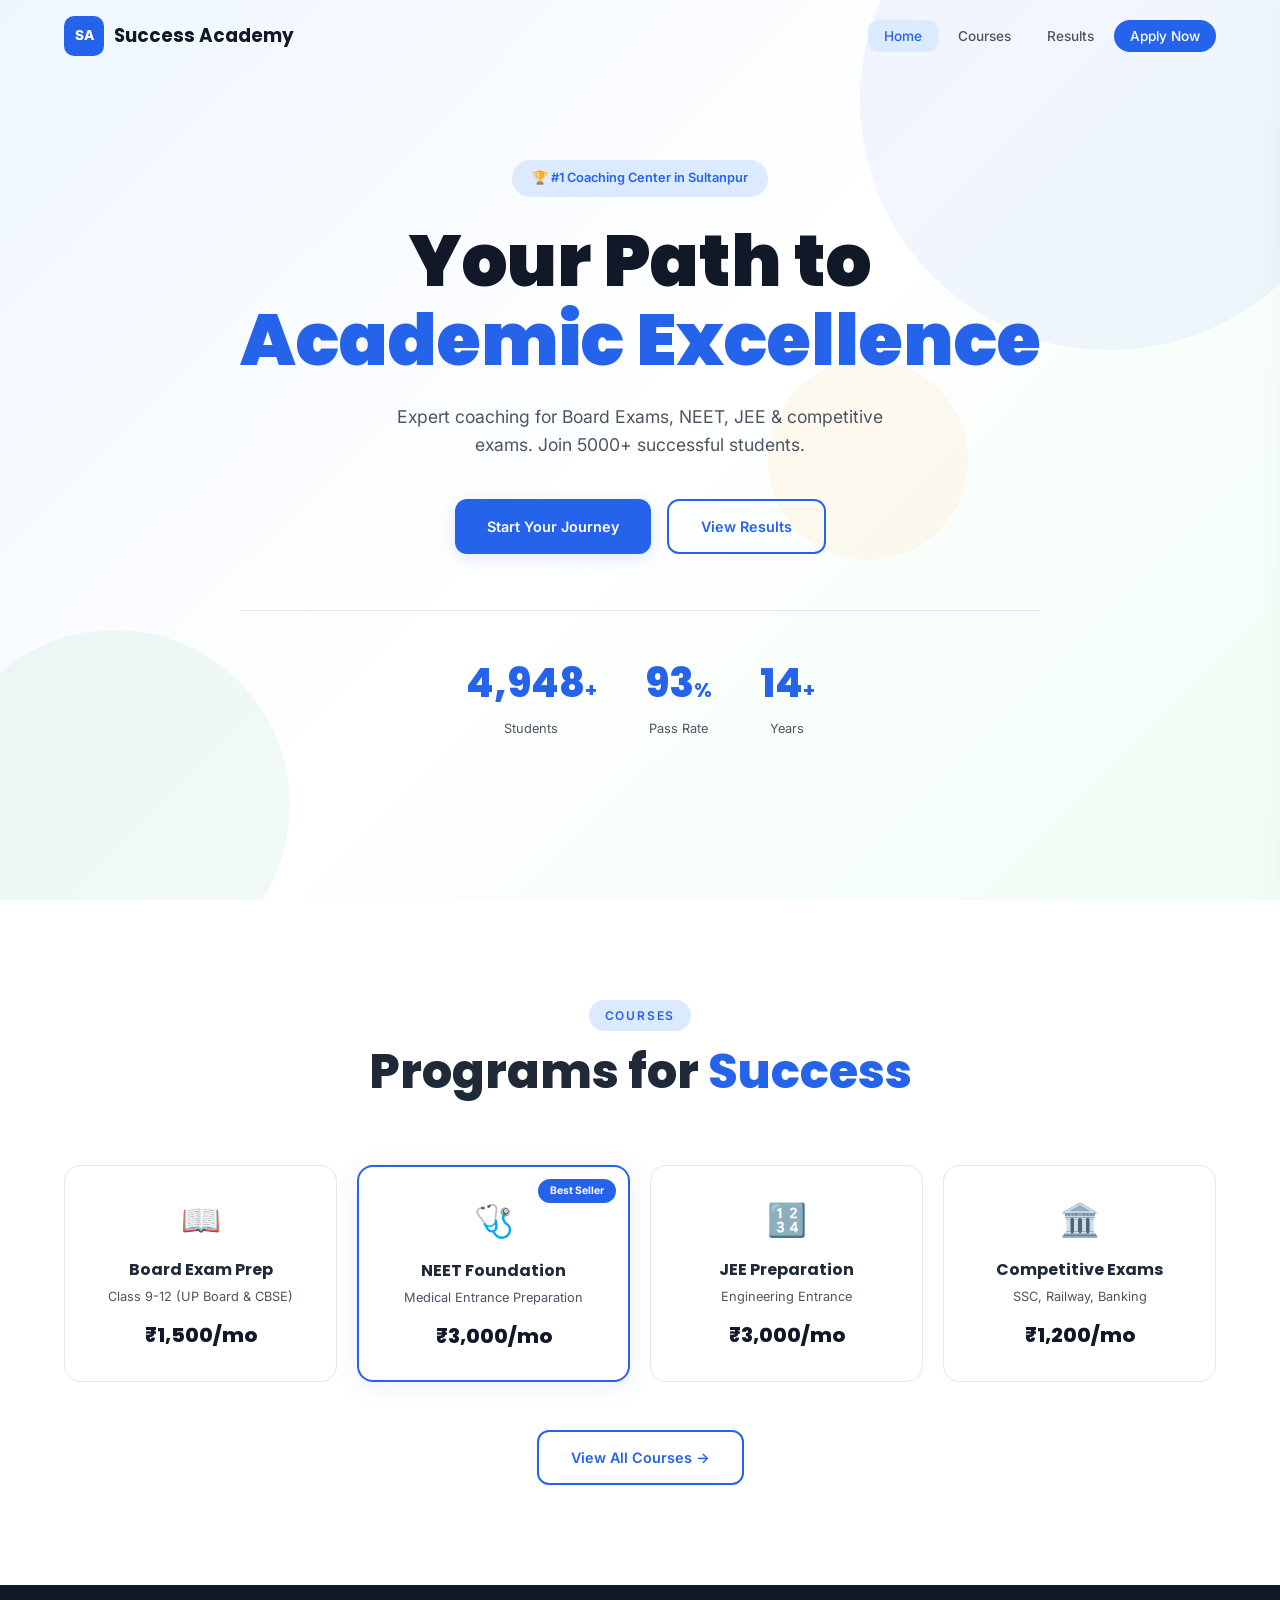
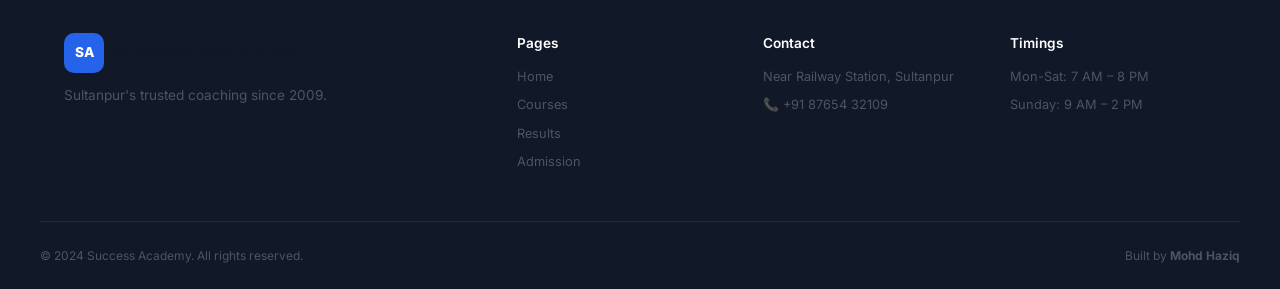
==== index.html @ 79bd8028 "feat: complete multi-page Success Academy with blue sidebar - 4 pages: Home, Courses, Results, Admis" ====
<!DOCTYPE html>
<html lang="en">
<head>
  <meta charset="UTF-8" /><meta name="viewport" content="width=device-width, initial-scale=1.0" />
  <title>Success Academy — Excel in Every Exam</title>
  <link rel="stylesheet" href="css/style.css" />
  <link href="https://fonts.googleapis.com/css2?family=Poppins:wght@400;500;600;700;800;900&family=Inter:wght@300;400;500;600;700&display=swap" rel="stylesheet" />
</head>
<body>
  <div class="sidebar-overlay" id="sidebarOverlay"></div>
  <aside class="sidebar" id="sidebar">
    <div class="sidebar-header">
      <div class="sidebar-logo">SA</div><span>Success Academy</span>
      <button class="sidebar-close" id="sidebarClose">✕</button>
    </div>
    <nav class="sidebar-nav">
      <a href="index.html" class="sidebar-link active"><span class="s-num">01</span>Home</a>
      <a href="pages/courses.html" class="sidebar-link"><span class="s-num">02</span>Courses</a>
      <a href="pages/results.html" class="sidebar-link"><span class="s-num">03</span>Results</a>
      <a href="pages/admission.html" class="sidebar-link"><span class="s-num">04</span>Admission</a>
    </nav>
    <div class="sidebar-footer">
      <div class="sidebar-badge">🎓 3 Free Demo Classes</div>
      <a href="pages/admission.html" class="sidebar-cta">Apply Now</a>
    </div>
  </aside>
  <nav class="navbar" id="navbar">
    <div class="nav-container">
      <a href="index.html" class="nav-brand"><div class="brand-icon">SA</div><span class="brand-text">Success Academy</span></a>
      <ul class="nav-links" id="navLinks">
        <li><a href="index.html" class="nav-link active">Home</a></li>
        <li><a href="pages/courses.html" class="nav-link">Courses</a></li>
        <li><a href="pages/results.html" class="nav-link">Results</a></li>
        <li><a href="pages/admission.html" class="nav-link nav-cta">Apply Now</a></li>
      </ul>
      <button class="hamburger" id="hamburger" aria-label="Open menu"><span class="h-bar"></span><span class="h-bar h-mid"></span><span class="h-bar"></span></button>
    </div>
  </nav>

  <section class="hero">
    <div class="hero-shapes"><div class="shape s1"></div><div class="shape s2"></div><div class="shape s3"></div></div>
    <div class="container hero-content">
      <div class="hero-badge" data-fade>🏆 #1 Coaching Center in Sultanpur</div>
      <h1 class="hero-title" data-fade data-delay="150">Your Path to<br/><span class="hl">Academic Excellence</span></h1>
      <p class="hero-desc" data-fade data-delay="300">Expert coaching for Board Exams, NEET, JEE & competitive exams. Join 5000+ successful students.</p>
      <div class="hero-actions" data-fade data-delay="450">
        <a href="pages/admission.html" class="btn btn-primary">Start Your Journey</a>
        <a href="pages/results.html" class="btn btn-outline">View Results</a>
      </div>
      <div class="hero-stats" data-fade data-delay="600">
        <div class="hs"><span class="hs-n" data-count="5000">0</span><span class="hs-p">+</span><span class="hs-l">Students</span></div>
        <div class="hs"><span class="hs-n" data-count="95">0</span><span class="hs-p">%</span><span class="hs-l">Pass Rate</span></div>
        <div class="hs"><span class="hs-n" data-count="15">0</span><span class="hs-p">+</span><span class="hs-l">Years</span></div>
      </div>
    </div>
  </section>

  <section class="preview-courses section">
    <div class="container">
      <div class="section-header" data-fade><span class="section-tag">Courses</span><h2 class="section-title">Programs for <span class="hl">Success</span></h2></div>
      <div class="pc-grid">
        <div class="pc-card" data-fade><div class="pc-icon">📖</div><h3>Board Exam Prep</h3><p>Class 9-12 (UP Board & CBSE)</p><span class="pc-price">₹1,500/mo</span></div>
        <div class="pc-card featured" data-fade data-delay="100"><div class="pc-icon">🩺</div><div class="pc-badge">Best Seller</div><h3>NEET Foundation</h3><p>Medical Entrance Preparation</p><span class="pc-price">₹3,000/mo</span></div>
        <div class="pc-card" data-fade data-delay="200"><div class="pc-icon">🔢</div><h3>JEE Preparation</h3><p>Engineering Entrance</p><span class="pc-price">₹3,000/mo</span></div>
        <div class="pc-card" data-fade data-delay="300"><div class="pc-icon">🏛️</div><h3>Competitive Exams</h3><p>SSC, Railway, Banking</p><span class="pc-price">₹1,200/mo</span></div>
      </div>
      <div class="section-cta" data-fade><a href="pages/courses.html" class="btn btn-outline">View All Courses →</a></div>
    </div>
  </section>

  <footer class="footer">
    <div class="container footer-grid">
      <div class="footer-brand"><div class="nav-brand"><div class="brand-icon">SA</div><span class="brand-text">Success Academy</span></div><p>Sultanpur's trusted coaching since 2009.</p></div>
      <div class="footer-col"><h4>Pages</h4><a href="index.html">Home</a><a href="pages/courses.html">Courses</a><a href="pages/results.html">Results</a><a href="pages/admission.html">Admission</a></div>
      <div class="footer-col"><h4>Contact</h4><p>Near Railway Station, Sultanpur</p><p>📞 +91 87654 32109</p></div>
      <div class="footer-col"><h4>Timings</h4><p>Mon-Sat: 7 AM – 8 PM</p><p>Sunday: 9 AM – 2 PM</p></div>
    </div>
    <div class="container footer-bottom"><p>© 2024 Success Academy. All rights reserved.</p><p>Built by <strong>Mohd Haziq</strong></p></div>
  </footer>
  <button class="back-to-top" id="backToTop">↑</button>
  <script src="js/main.js"></script>
</body>
</html>
---- css/style.css ----
/* Success Academy — Blue & White Trust Theme */
*,*::before,*::after{margin:0;padding:0;box-sizing:border-box}
:root{--blue:#2563eb;--blue-d:#1d4ed8;--blue-l:#dbeafe;--blue-s:#eff6ff;--green:#16a34a;--orange:#f59e0b;--white:#fff;--g50:#f9fafb;--g100:#f3f4f6;--g200:#e5e7eb;--g600:#4b5563;--g700:#374151;--g800:#1f2937;--g900:#111827;--ff:'Poppins',system-ui,sans-serif;--fb:'Inter',system-ui,sans-serif;--tr:.3s cubic-bezier(.4,0,.2,1)}
html{scroll-behavior:smooth}
body{font-family:var(--fb);background:var(--white);color:var(--g800);line-height:1.6;overflow-x:hidden}
.hl{color:var(--blue)}
.container{max-width:1200px;margin:0 auto;padding:0 24px}
.section{padding:100px 0}
.section-header{text-align:center;margin-bottom:64px}
.section-tag{display:inline-block;font-size:.75rem;font-weight:600;letter-spacing:.15em;text-transform:uppercase;color:var(--blue);margin-bottom:12px;padding:6px 16px;background:var(--blue-l);border-radius:100px}
.section-title{font-family:var(--ff);font-size:clamp(2rem,4vw,3rem);font-weight:800;line-height:1.2;margin-bottom:16px}
.section-cta{text-align:center;margin-top:48px}

/* Buttons */
.btn{display:inline-flex;align-items:center;justify-content:center;gap:8px;padding:14px 32px;border-radius:12px;font-family:var(--fb);font-size:.9rem;font-weight:600;cursor:pointer;transition:var(--tr);text-decoration:none;border:none}
.btn-primary{background:var(--blue);color:#fff;box-shadow:0 4px 16px rgba(37,99,235,.15)}
.btn-primary:hover{background:var(--blue-d);transform:translateY(-2px)}
.btn-outline{background:transparent;color:var(--blue);border:2px solid var(--blue)}
.btn-outline:hover{background:var(--blue-l)}
.btn-sm{padding:10px 20px;font-size:.8rem;border-radius:10px}
.btn-full{width:100%}

/* ── SIDEBAR (Blue Numbered Tabs) ── */
.sidebar-overlay{position:fixed;inset:0;background:rgba(0,0,0,0);z-index:40;transition:background .35s ease;pointer-events:none}
.sidebar-overlay.active{background:rgba(0,0,0,.4);backdrop-filter:blur(4px);pointer-events:auto}
.sidebar{position:fixed;top:0;right:-320px;width:300px;max-width:85vw;height:100vh;background:#fff;z-index:50;transition:right .4s cubic-bezier(.4,0,.2,1);display:flex;flex-direction:column;box-shadow:-8px 0 32px rgba(0,0,0,.08)}
.sidebar.open{right:0}
.sidebar-header{display:flex;align-items:center;gap:12px;padding:20px 24px;border-bottom:1px solid var(--g100)}
.sidebar-logo{width:40px;height:40px;background:var(--blue);border-radius:10px;display:flex;align-items:center;justify-content:center;font-weight:800;font-size:.85rem;color:#fff}
.sidebar-header span{font-family:var(--ff);font-weight:700;font-size:1.1rem;color:var(--g900)}
.sidebar-close{margin-left:auto;background:none;border:none;color:var(--g600);font-size:1.25rem;cursor:pointer;padding:8px;transition:var(--tr)}
.sidebar-close:hover{transform:rotate(90deg);color:var(--blue)}
.sidebar-nav{flex:1;padding:24px 16px;overflow-y:auto}
.sidebar-link{display:flex;align-items:center;gap:14px;padding:14px 16px;border-radius:10px;font-size:.9rem;font-weight:500;color:var(--g600);text-decoration:none;transition:var(--tr);margin-bottom:4px}
.sidebar-link:hover,.sidebar-link.active{color:var(--blue);background:var(--blue-l)}
.s-num{font-family:var(--ff);font-weight:800;font-size:.7rem;background:var(--g100);color:var(--g600);padding:4px 10px;border-radius:6px;min-width:36px;text-align:center;transition:var(--tr)}
.sidebar-link.active .s-num{background:var(--blue);color:#fff}
.sidebar-footer{padding:20px 24px;border-top:1px solid var(--g100)}
.sidebar-badge{display:block;text-align:center;font-size:.75rem;font-weight:600;color:var(--blue);margin-bottom:12px;padding:8px;background:var(--blue-l);border-radius:8px}
.sidebar-cta{display:block;text-align:center;padding:12px;border-radius:10px;background:var(--blue);color:#fff;font-weight:700;font-size:.85rem;text-decoration:none;transition:var(--tr)}
.sidebar-cta:hover{background:var(--blue-d)}

/* ── HAMBURGER (Bar Morph — middle bar shrinks to dot) ── */
.hamburger{display:none;flex-direction:column;align-items:center;justify-content:center;gap:5px;background:none;border:none;cursor:pointer;padding:8px;width:40px;height:40px}
.h-bar{width:24px;height:2.5px;background:var(--g700);border-radius:2px;transition:var(--tr);transform-origin:center}
.h-mid{width:16px}
.hamburger.open .h-bar:nth-child(1){transform:rotate(45deg) translate(5px,5px)}
.hamburger.open .h-bar:nth-child(2){transform:scale(0);opacity:0}
.hamburger.open .h-bar:nth-child(3){transform:rotate(-45deg) translate(5px,-5px)}

/* Navbar */
.navbar{position:fixed;top:0;width:100%;z-index:30;padding:16px 0;transition:var(--tr);background:transparent}
.navbar.scrolled{background:rgba(255,255,255,.95);backdrop-filter:blur(20px);padding:10px 0;box-shadow:0 2px 16px rgba(0,0,0,.06)}
.nav-container{max-width:1200px;margin:0 auto;padding:0 24px;display:flex;align-items:center;justify-content:space-between}
.nav-brand{display:flex;align-items:center;gap:10px;text-decoration:none}
.brand-icon{width:40px;height:40px;background:var(--blue);border-radius:10px;display:flex;align-items:center;justify-content:center;font-weight:800;font-size:.85rem;color:#fff}
.brand-text{font-family:var(--ff);font-weight:700;font-size:1.15rem;color:var(--g900)}
.nav-links{display:flex;align-items:center;gap:4px;list-style:none}
.nav-link{padding:8px 16px;border-radius:10px;font-size:.85rem;font-weight:500;color:var(--g600);text-decoration:none;transition:var(--tr)}
.nav-link:hover,.nav-link.active{color:var(--blue);background:var(--blue-l)}
.nav-cta{background:var(--blue)!important;color:#fff!important;border-radius:100px}

/* Hero */
.hero{min-height:100vh;display:flex;align-items:center;position:relative;overflow:hidden;background:linear-gradient(135deg,#eff6ff,#fff 50%,#f0fdf4)}
.hero-shapes{position:absolute;inset:0;pointer-events:none}
.shape{position:absolute;border-radius:50%;opacity:.06}
.s1{width:500px;height:500px;background:var(--blue);top:-150px;right:-80px}
.s2{width:350px;height:350px;background:var(--green);bottom:-80px;left:-60px}
.s3{width:200px;height:200px;background:var(--orange);top:40%;left:60%}
.hero-content{text-align:center;position:relative;z-index:2}
.hero-badge{display:inline-block;padding:8px 20px;background:var(--blue-l);color:var(--blue);border-radius:100px;font-size:.8rem;font-weight:600;margin-bottom:24px}
.hero-title{font-family:var(--ff);font-size:clamp(2.5rem,6vw,4.5rem);font-weight:900;line-height:1.1;margin-bottom:24px;color:var(--g900)}
.hero-desc{font-size:1.1rem;color:var(--g600);max-width:540px;margin:0 auto 40px}
.hero-actions{display:flex;gap:16px;justify-content:center;flex-wrap:wrap}
.hero-stats{display:flex;justify-content:center;gap:48px;margin-top:56px;padding-top:40px;border-top:1px solid var(--g200)}
.hs{text-align:center}
.hs-n{font-family:var(--ff);font-size:clamp(2rem,4vw,2.5rem);font-weight:800;color:var(--blue)}
.hs-p{font-family:var(--ff);font-size:1.25rem;font-weight:700;color:var(--blue)}
.hs-l{display:block;font-size:.8rem;color:var(--g600);margin-top:4px}

/* Preview Courses */
.pc-grid{display:grid;grid-template-columns:repeat(4,1fr);gap:20px}
.pc-card{position:relative;background:#fff;border-radius:16px;padding:28px;border:1px solid var(--g200);transition:var(--tr);text-align:center}
.pc-card:hover{transform:translateY(-4px);box-shadow:0 12px 40px rgba(37,99,235,.1);border-color:var(--blue-l)}
.pc-card.featured{border:2px solid var(--blue);box-shadow:0 4px 24px rgba(37,99,235,.1)}
.pc-icon{font-size:2rem;margin-bottom:12px}
.pc-badge{position:absolute;top:12px;right:12px;padding:4px 12px;background:var(--blue);color:#fff;border-radius:100px;font-size:.65rem;font-weight:700}
.pc-card h3{font-family:var(--ff);font-size:1rem;font-weight:700;margin-bottom:4px}
.pc-card>p{font-size:.8rem;color:var(--g600);margin-bottom:12px}
.pc-price{font-family:var(--ff);font-size:1.25rem;font-weight:800;color:var(--g900)}

/* Page Hero */
.page-hero{padding:140px 0 60px;text-align:center;background:linear-gradient(180deg,var(--blue-s),transparent)}
.page-title{font-family:var(--ff);font-size:clamp(2rem,4vw,3rem);font-weight:800;margin-bottom:16px}
.page-desc{color:var(--g600);max-width:540px;margin:0 auto}

/* Course Detail */
.course-detail-grid{display:grid;grid-template-columns:repeat(2,1fr);gap:24px}
.course-detail{position:relative;background:#fff;border-radius:16px;padding:32px;border:1px solid var(--g200);transition:var(--tr)}
.course-detail:hover{box-shadow:0 8px 32px rgba(37,99,235,.1)}
.course-detail.featured{border:2px solid var(--blue)}
.cd-icon{font-size:2rem;margin-bottom:12px}
.cd-badge{position:absolute;top:16px;right:16px;padding:4px 14px;background:var(--blue);color:#fff;border-radius:100px;font-size:.65rem;font-weight:700}
.course-detail h3{font-family:var(--ff);font-size:1.3rem;font-weight:700;margin-bottom:4px}
.cd-sub{font-size:.8rem;color:var(--blue);font-weight:500;margin-bottom:12px}
.course-detail>p{font-size:.85rem;color:var(--g600);margin-bottom:16px;line-height:1.6}
.cd-features{list-style:none;margin-bottom:24px}
.cd-features li{font-size:.8rem;color:var(--g700);padding:6px 0;border-bottom:1px solid var(--g100)}
.cd-footer{display:flex;justify-content:space-between;align-items:center;padding-top:16px;border-top:1px solid var(--g100)}
.cd-price{font-family:var(--ff);font-size:1.5rem;font-weight:800;color:var(--g900)}
.cd-price span{font-size:.8rem;font-weight:400;color:var(--g600)}

/* Results */
.result-stats{display:grid;grid-template-columns:repeat(4,1fr);gap:20px;margin-bottom:64px}
.rs{text-align:center;background:#fff;padding:28px;border-radius:16px;border:1px solid var(--g200)}
.rs-n{font-family:var(--ff);font-size:clamp(2rem,4vw,3rem);font-weight:800;color:var(--blue)}
.rs-p{font-family:var(--ff);font-size:1.5rem;font-weight:700;color:var(--blue)}
.rs-l{display:block;font-size:.8rem;color:var(--g600);margin-top:4px}
.toppers-title{text-align:center;font-family:var(--ff);font-size:1.25rem;font-weight:700;margin-bottom:32px}
.toppers-grid{display:grid;grid-template-columns:repeat(4,1fr);gap:20px}
.topper{text-align:center;background:#fff;padding:28px;border-radius:16px;border:1px solid var(--g200);transition:var(--tr)}
.topper:hover{box-shadow:0 4px 16px rgba(37,99,235,.08)}
.topper-av{width:64px;height:64px;border-radius:50%;background:linear-gradient(135deg,var(--blue),var(--blue-d));display:flex;align-items:center;justify-content:center;font-weight:700;color:#fff;margin:0 auto 12px;font-size:1rem}
.topper h4{font-size:.9rem;font-weight:600;margin-bottom:4px}
.topper>p{font-size:.8rem;color:var(--g600)}
.topper-rank{display:inline-block;margin-top:8px;padding:4px 14px;background:#fef3c7;color:#92400e;border-radius:100px;font-size:.65rem;font-weight:700}

/* Admission Form */
.form-wrap{max-width:720px;margin:0 auto;background:#fff;border-radius:20px;padding:40px;box-shadow:0 8px 40px rgba(37,99,235,.08);border:1px solid var(--g200)}
.steps{display:flex;align-items:center;justify-content:center;margin-bottom:40px}
.step{display:flex;align-items:center;gap:8px;font-size:.8rem;font-weight:500;color:var(--g600);transition:var(--tr)}
.step span{width:32px;height:32px;border-radius:50%;background:var(--g100);display:flex;align-items:center;justify-content:center;font-weight:700;font-size:.8rem;color:var(--g600);transition:var(--tr)}
.step.active{color:var(--blue)}
.step.active span{background:var(--blue);color:#fff}
.step.completed span{background:var(--green);color:#fff}
.step-line{width:60px;height:2px;background:var(--g200);margin:0 8px}
.form-step{display:none}
.form-step.active{display:block;animation:saFadeIn .4s ease}
@keyframes saFadeIn{from{opacity:0;transform:translateY(10px)}to{opacity:1;transform:translateY(0)}}
.form-step h3{font-family:var(--ff);font-size:1.2rem;font-weight:700;margin-bottom:24px;color:var(--g900)}
.fg-grid{display:grid;grid-template-columns:1fr 1fr;gap:16px}
.fg{margin-bottom:16px}
.fg label{display:block;font-size:.8rem;font-weight:500;margin-bottom:6px;color:var(--g700)}
.fg input,.fg select{width:100%;padding:12px 16px;border-radius:10px;border:1px solid var(--g200);background:var(--g50);color:var(--g800);font-family:var(--fb);font-size:.85rem;transition:var(--tr);outline:none}
.fg input:focus,.fg select:focus{border-color:var(--blue);box-shadow:0 0 0 3px rgba(37,99,235,.1);background:#fff}
.form-nav{display:flex;justify-content:space-between;margin-top:32px;padding-top:24px;border-top:1px solid var(--g100)}
.check-label{display:flex;align-items:flex-start;gap:10px;cursor:pointer;font-size:.8rem;color:var(--g600);margin-top:16px}
.check-label input{margin-top:3px;accent-color:var(--blue)}
.review-summary{background:var(--g50);border-radius:12px;padding:20px}
.review-row{display:flex;justify-content:space-between;padding:8px 0;border-bottom:1px solid var(--g200);font-size:.85rem}
.review-row:last-child{border-bottom:none}
.review-label{color:var(--g600)}.review-value{font-weight:600;color:var(--g800)}

/* Footer */
.footer{background:var(--g900);color:var(--g600);padding:48px 0 0}
.footer-grid{display:grid;grid-template-columns:2fr 1fr 1fr 1fr;gap:40px;margin-bottom:40px}
.footer-brand p{margin-top:12px;font-size:.85rem;color:var(--g600)}
.footer-col h4{font-size:.85rem;font-weight:600;margin-bottom:12px;color:#fff}
.footer-col a,.footer-col p{display:block;font-size:.8rem;color:var(--g600);text-decoration:none;margin-bottom:8px;transition:var(--tr)}
.footer-col a:hover{color:var(--blue-l)}
.footer-bottom{display:flex;justify-content:space-between;align-items:center;padding:24px 0;border-top:1px solid rgba(255,255,255,.08);font-size:.75rem}

/* Back to Top */
.back-to-top{position:fixed;bottom:32px;right:32px;width:48px;height:48px;border-radius:12px;background:var(--blue);color:#fff;border:none;font-size:1.25rem;cursor:pointer;opacity:0;visibility:hidden;transition:var(--tr);z-index:99}
.back-to-top.visible{opacity:1;visibility:visible}
.back-to-top:hover{transform:translateY(-4px)}

/* Toast */
.toast{position:fixed;bottom:32px;left:50%;transform:translateX(-50%) translateY(100px);padding:16px 32px;border-radius:12px;background:var(--g900);color:#fff;font-weight:600;font-size:.85rem;z-index:9999;opacity:0;transition:transform .4s cubic-bezier(.4,0,.2,1),opacity .4s ease}
.toast.show{transform:translateX(-50%) translateY(0);opacity:1}

/* Reveal */
[data-fade]{opacity:0;transform:translateY(30px);transition:opacity .7s ease,transform .7s ease}
[data-fade].revealed{opacity:1;transform:translateY(0)}

/* Responsive */
@media(max-width:1024px){.pc-grid{grid-template-columns:repeat(2,1fr)}.course-detail-grid{grid-template-columns:1fr}.result-stats{grid-template-columns:repeat(2,1fr)}.toppers-grid{grid-template-columns:repeat(2,1fr)}.footer-grid{grid-template-columns:1fr 1fr}}
@media(max-width:768px){
  .nav-links{display:none}.hamburger{display:flex}
  .hero-stats{flex-direction:column;gap:20px}
  .fg-grid{grid-template-columns:1fr}
  .form-wrap{padding:24px}
  .pc-grid,.toppers-grid{grid-template-columns:1fr}
  .result-stats{grid-template-columns:1fr}
  .footer-grid{grid-template-columns:1fr}
  .footer-bottom{flex-direction:column;gap:8px;text-align:center}
}
@media(max-width:480px){.section{padding:64px 0}.hero-actions{flex-direction:column;align-items:center}.hero-actions .btn{width:100%}}
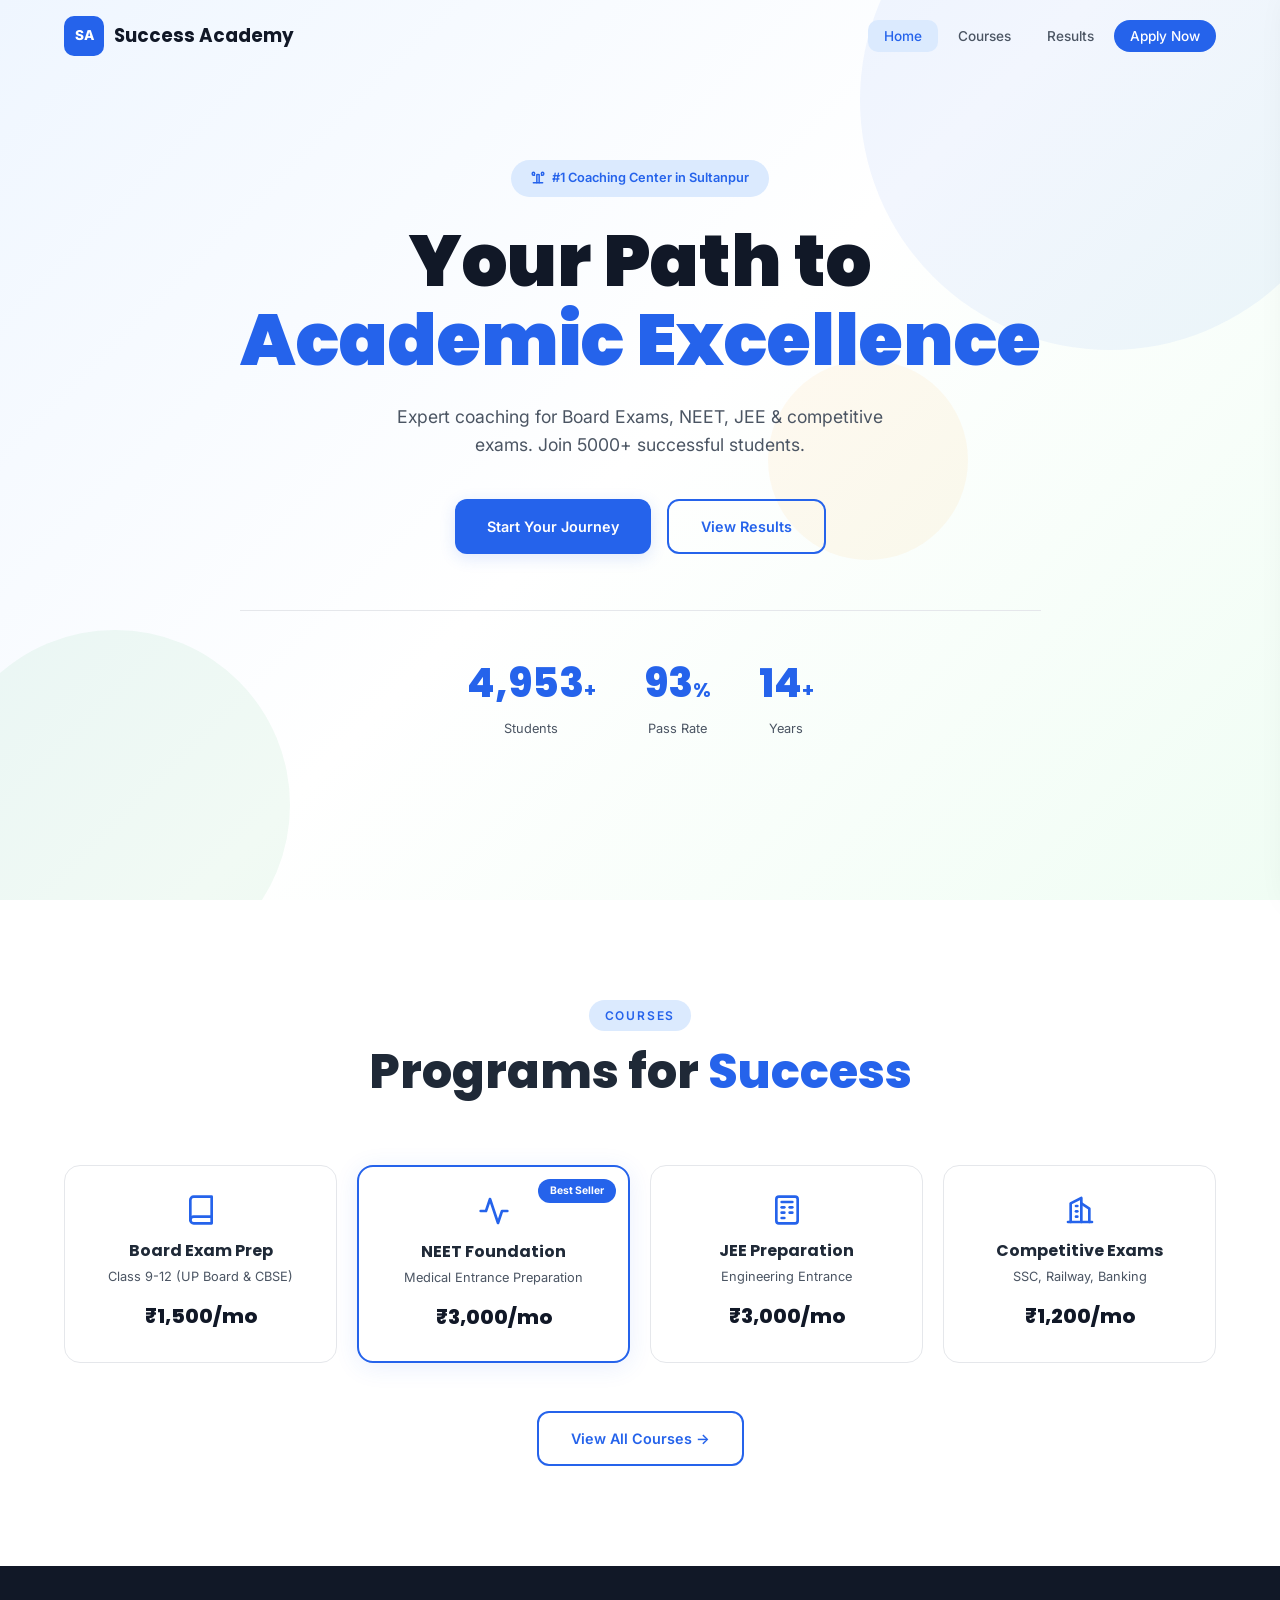
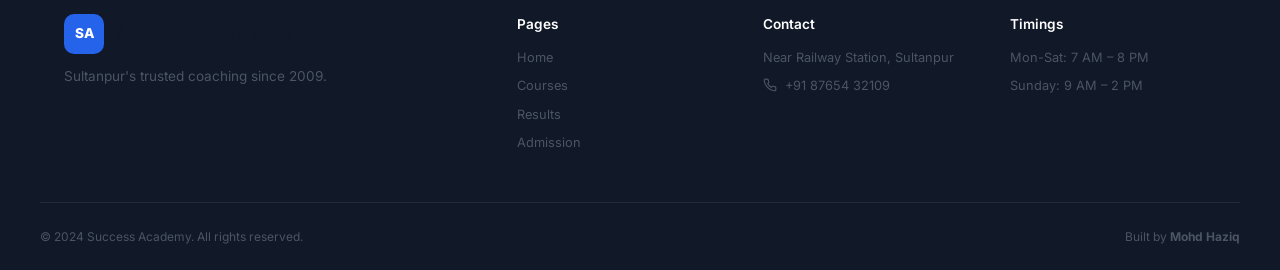
==== commit 83e2f440: "Replace all emojis with SVG icons - professional look" ====
--- a/index.html
+++ b/index.html
@@ -20,7 +20,7 @@
       <a href="pages/admission.html" class="sidebar-link"><span class="s-num">04</span>Admission</a>
     </nav>
     <div class="sidebar-footer">
-      <div class="sidebar-badge">🎓 3 Free Demo Classes</div>
+      <div class="sidebar-badge"><svg width="14" height="14" viewBox="0 0 24 24" fill="none" stroke="var(--blue)" stroke-width="2" stroke-linecap="round" stroke-linejoin="round" style="vertical-align:-2px;margin-right:4px"><path d="M22 10v6M2 10l10-5 10 5-10 5z"/><path d="M6 12v5c3 3 9 3 12 0v-5"/></svg>3 Free Demo Classes</div>
       <a href="pages/admission.html" class="sidebar-cta">Apply Now</a>
     </div>
   </aside>
@@ -40,7 +40,7 @@
   <section class="hero">
     <div class="hero-shapes"><div class="shape s1"></div><div class="shape s2"></div><div class="shape s3"></div></div>
     <div class="container hero-content">
-      <div class="hero-badge" data-fade>🏆 #1 Coaching Center in Sultanpur</div>
+      <div class="hero-badge" data-fade><svg width="14" height="14" viewBox="0 0 24 24" fill="none" stroke="var(--blue)" stroke-width="2.5" stroke-linecap="round" stroke-linejoin="round" style="vertical-align:-2px;margin-right:4px"><path d="M6 9H4.5a2.5 2.5 0 0 1 0-5C7 4 6 7 6 7"/><path d="M18 9h1.5a2.5 2.5 0 0 0 0-5C17 4 18 7 18 7"/><path d="M4 22h16"/><path d="M10 22V8a6 6 0 0 1 4 0v14"/></svg> #1 Coaching Center in Sultanpur</div>
       <h1 class="hero-title" data-fade data-delay="150">Your Path to<br/><span class="hl">Academic Excellence</span></h1>
       <p class="hero-desc" data-fade data-delay="300">Expert coaching for Board Exams, NEET, JEE & competitive exams. Join 5000+ successful students.</p>
       <div class="hero-actions" data-fade data-delay="450">
@@ -59,10 +59,10 @@
     <div class="container">
       <div class="section-header" data-fade><span class="section-tag">Courses</span><h2 class="section-title">Programs for <span class="hl">Success</span></h2></div>
       <div class="pc-grid">
-        <div class="pc-card" data-fade><div class="pc-icon">📖</div><h3>Board Exam Prep</h3><p>Class 9-12 (UP Board & CBSE)</p><span class="pc-price">₹1,500/mo</span></div>
-        <div class="pc-card featured" data-fade data-delay="100"><div class="pc-icon">🩺</div><div class="pc-badge">Best Seller</div><h3>NEET Foundation</h3><p>Medical Entrance Preparation</p><span class="pc-price">₹3,000/mo</span></div>
-        <div class="pc-card" data-fade data-delay="200"><div class="pc-icon">🔢</div><h3>JEE Preparation</h3><p>Engineering Entrance</p><span class="pc-price">₹3,000/mo</span></div>
-        <div class="pc-card" data-fade data-delay="300"><div class="pc-icon">🏛️</div><h3>Competitive Exams</h3><p>SSC, Railway, Banking</p><span class="pc-price">₹1,200/mo</span></div>
+        <div class="pc-card" data-fade><div class="pc-icon"><svg width="32" height="32" viewBox="0 0 24 24" fill="none" stroke="var(--blue)" stroke-width="2" stroke-linecap="round" stroke-linejoin="round"><path d="M4 19.5A2.5 2.5 0 0 1 6.5 17H20"/><path d="M6.5 2H20v20H6.5A2.5 2.5 0 0 1 4 19.5v-15A2.5 2.5 0 0 1 6.5 2z"/></svg></div><h3>Board Exam Prep</h3><p>Class 9-12 (UP Board & CBSE)</p><span class="pc-price">₹1,500/mo</span></div>
+        <div class="pc-card featured" data-fade data-delay="100"><div class="pc-icon"><svg width="32" height="32" viewBox="0 0 24 24" fill="none" stroke="var(--blue)" stroke-width="2" stroke-linecap="round" stroke-linejoin="round"><path d="M22 12h-4l-3 9L9 3l-3 9H2"/></svg></div><div class="pc-badge">Best Seller</div><h3>NEET Foundation</h3><p>Medical Entrance Preparation</p><span class="pc-price">₹3,000/mo</span></div>
+        <div class="pc-card" data-fade data-delay="200"><div class="pc-icon"><svg width="32" height="32" viewBox="0 0 24 24" fill="none" stroke="var(--blue)" stroke-width="2" stroke-linecap="round" stroke-linejoin="round"><rect x="4" y="2" width="16" height="20" rx="2"/><line x1="8" y1="6" x2="16" y2="6"/><line x1="8" y1="10" x2="10" y2="10"/><line x1="14" y1="10" x2="16" y2="10"/><line x1="8" y1="14" x2="10" y2="14"/><line x1="14" y1="14" x2="16" y2="14"/><line x1="8" y1="18" x2="10" y2="18"/></svg></div><h3>JEE Preparation</h3><p>Engineering Entrance</p><span class="pc-price">₹3,000/mo</span></div>
+        <div class="pc-card" data-fade data-delay="300"><div class="pc-icon"><svg width="32" height="32" viewBox="0 0 24 24" fill="none" stroke="var(--blue)" stroke-width="2" stroke-linecap="round" stroke-linejoin="round"><path d="M3 21h18"/><path d="M5 21V7l8-4v18"/><path d="M19 21V11l-6-4"/><path d="M9 9h1"/><path d="M9 13h1"/><path d="M9 17h1"/></svg></div><h3>Competitive Exams</h3><p>SSC, Railway, Banking</p><span class="pc-price">₹1,200/mo</span></div>
       </div>
       <div class="section-cta" data-fade><a href="pages/courses.html" class="btn btn-outline">View All Courses →</a></div>
     </div>
@@ -72,7 +72,7 @@
     <div class="container footer-grid">
       <div class="footer-brand"><div class="nav-brand"><div class="brand-icon">SA</div><span class="brand-text">Success Academy</span></div><p>Sultanpur's trusted coaching since 2009.</p></div>
       <div class="footer-col"><h4>Pages</h4><a href="index.html">Home</a><a href="pages/courses.html">Courses</a><a href="pages/results.html">Results</a><a href="pages/admission.html">Admission</a></div>
-      <div class="footer-col"><h4>Contact</h4><p>Near Railway Station, Sultanpur</p><p>📞 +91 87654 32109</p></div>
+      <div class="footer-col"><h4>Contact</h4><p>Near Railway Station, Sultanpur</p><p><svg width="14" height="14" viewBox="0 0 24 24" fill="none" stroke="currentColor" stroke-width="2" stroke-linecap="round" stroke-linejoin="round" style="vertical-align:-2px;margin-right:4px"><path d="M22 16.92v3a2 2 0 0 1-2.18 2 19.79 19.79 0 0 1-8.63-3.07 19.5 19.5 0 0 1-6-6 19.79 19.79 0 0 1-3.07-8.67A2 2 0 0 1 4.11 2h3a2 2 0 0 1 2 1.72c.127.96.361 1.903.7 2.81a2 2 0 0 1-.45 2.11L8.09 9.91a16 16 0 0 0 6 6l1.27-1.27a2 2 0 0 1 2.11-.45c.907.339 1.85.573 2.81.7A2 2 0 0 1 22 16.92z"/></svg> +91 87654 32109</p></div>
       <div class="footer-col"><h4>Timings</h4><p>Mon-Sat: 7 AM – 8 PM</p><p>Sunday: 9 AM – 2 PM</p></div>
     </div>
     <div class="container footer-bottom"><p>© 2024 Success Academy. All rights reserved.</p><p>Built by <strong>Mohd Haziq</strong></p></div>
@@ -80,4 +80,4 @@
   <button class="back-to-top" id="backToTop">↑</button>
   <script src="js/main.js"></script>
 </body>
-</html>
+</html>
--- a/css/style.css
+++ b/css/style.css
@@ -83,7 +83,7 @@
 .pc-card{position:relative;background:#fff;border-radius:16px;padding:28px;border:1px solid var(--g200);transition:var(--tr);text-align:center}
 .pc-card:hover{transform:translateY(-4px);box-shadow:0 12px 40px rgba(37,99,235,.1);border-color:var(--blue-l)}
 .pc-card.featured{border:2px solid var(--blue);box-shadow:0 4px 24px rgba(37,99,235,.1)}
-.pc-icon{font-size:2rem;margin-bottom:12px}
+.pc-icon{margin-bottom:12px;display:flex;align-items:center;justify-content:center}
 .pc-badge{position:absolute;top:12px;right:12px;padding:4px 12px;background:var(--blue);color:#fff;border-radius:100px;font-size:.65rem;font-weight:700}
 .pc-card h3{font-family:var(--ff);font-size:1rem;font-weight:700;margin-bottom:4px}
 .pc-card>p{font-size:.8rem;color:var(--g600);margin-bottom:12px}
@@ -99,7 +99,7 @@
 .course-detail{position:relative;background:#fff;border-radius:16px;padding:32px;border:1px solid var(--g200);transition:var(--tr)}
 .course-detail:hover{box-shadow:0 8px 32px rgba(37,99,235,.1)}
 .course-detail.featured{border:2px solid var(--blue)}
-.cd-icon{font-size:2rem;margin-bottom:12px}
+.cd-icon{margin-bottom:12px;display:flex;align-items:center;justify-content:center}
 .cd-badge{position:absolute;top:16px;right:16px;padding:4px 14px;background:var(--blue);color:#fff;border-radius:100px;font-size:.65rem;font-weight:700}
 .course-detail h3{font-family:var(--ff);font-size:1.3rem;font-weight:700;margin-bottom:4px}
 .cd-sub{font-size:.8rem;color:var(--blue);font-weight:500;margin-bottom:12px}
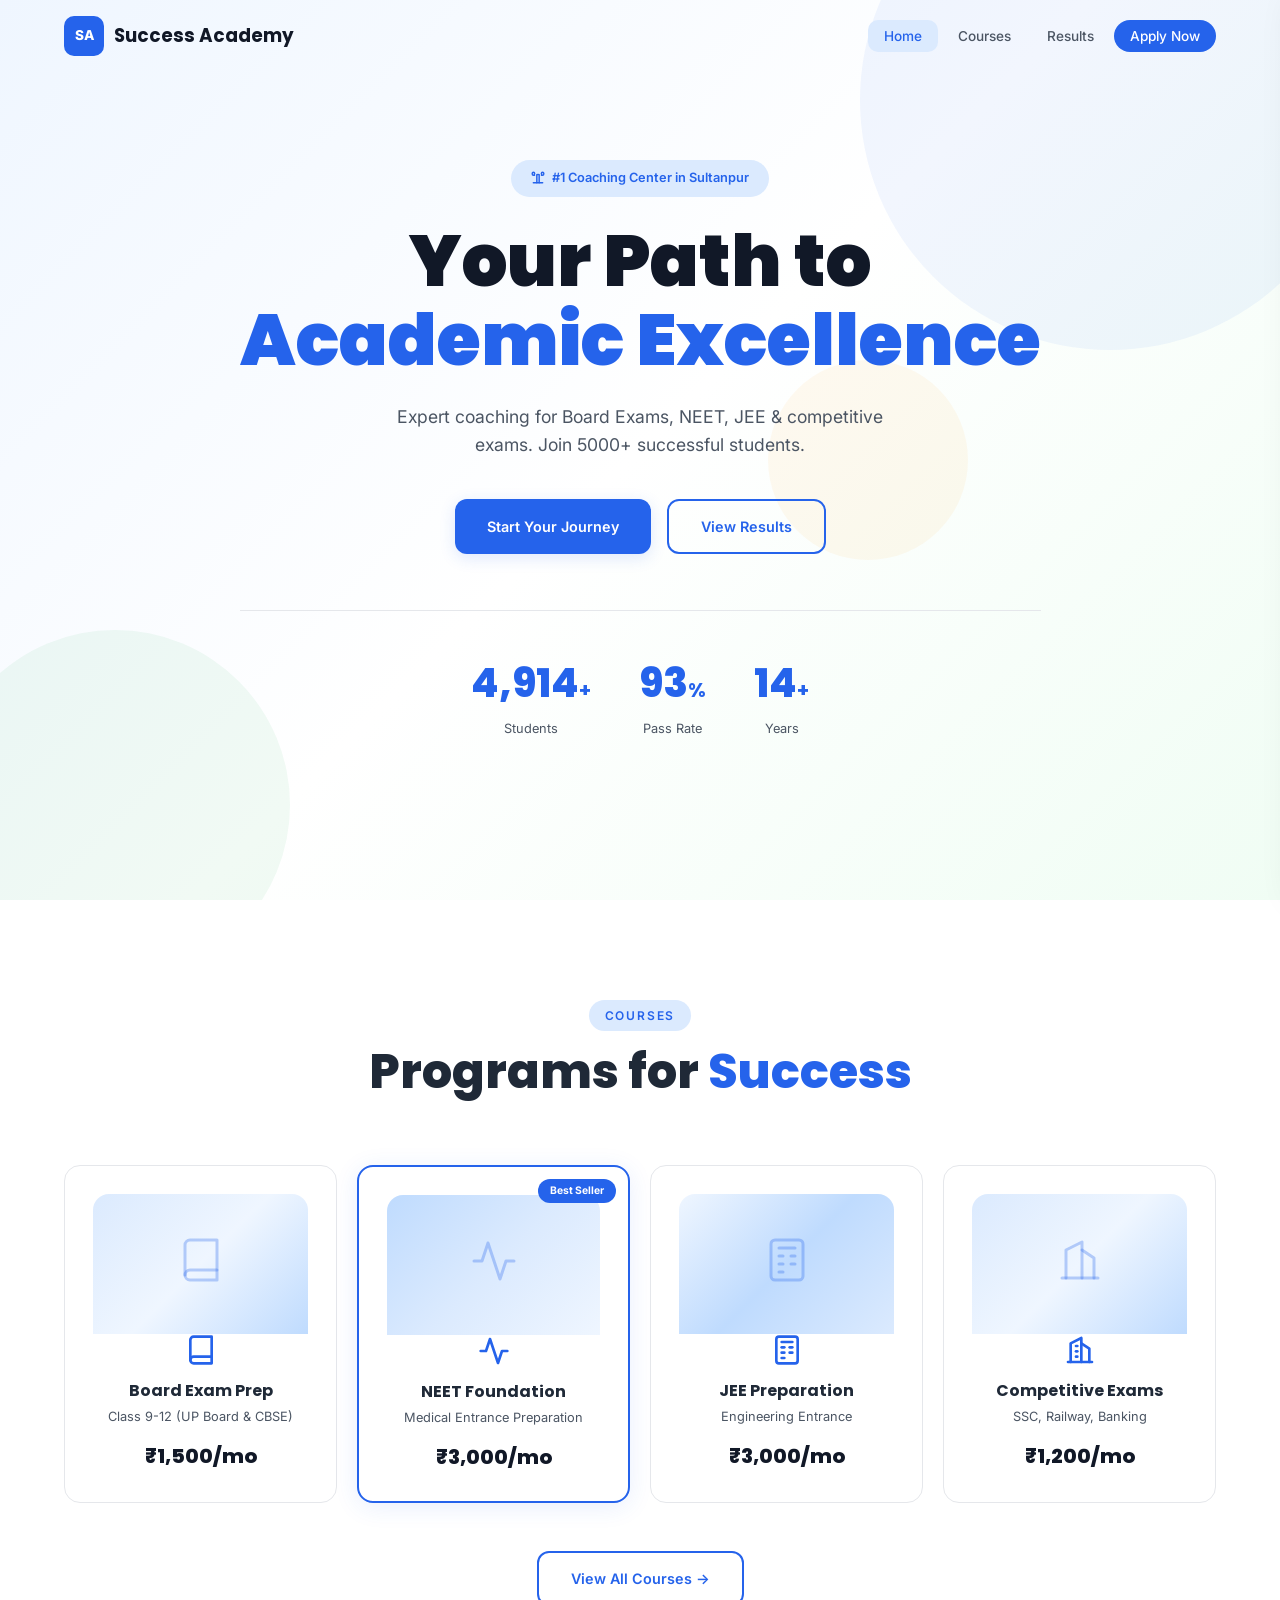
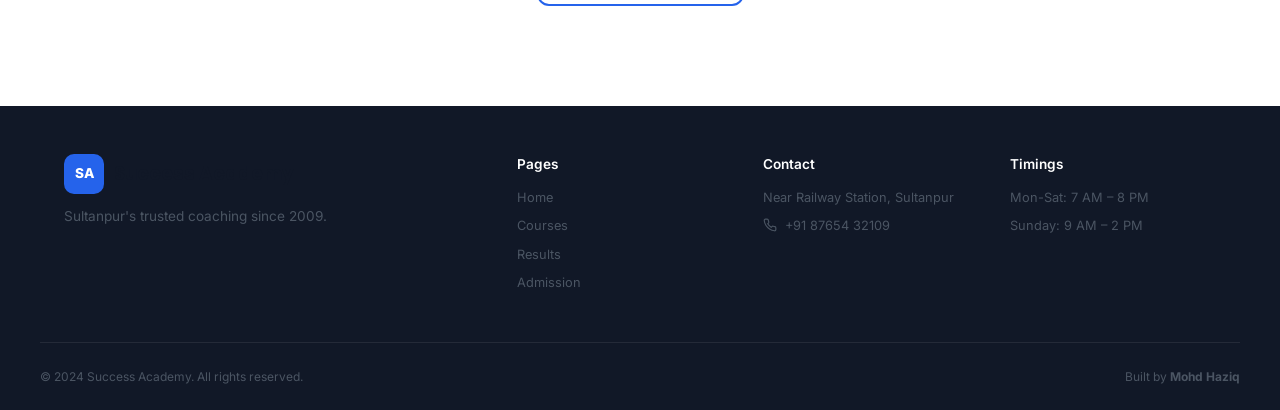
==== commit db428b28: "Add gradient image overlays with SVG icons + remove all emojis" ====
--- a/index.html
+++ b/index.html
@@ -59,10 +59,10 @@
     <div class="container">
       <div class="section-header" data-fade><span class="section-tag">Courses</span><h2 class="section-title">Programs for <span class="hl">Success</span></h2></div>
       <div class="pc-grid">
-        <div class="pc-card" data-fade><div class="pc-icon"><svg width="32" height="32" viewBox="0 0 24 24" fill="none" stroke="var(--blue)" stroke-width="2" stroke-linecap="round" stroke-linejoin="round"><path d="M4 19.5A2.5 2.5 0 0 1 6.5 17H20"/><path d="M6.5 2H20v20H6.5A2.5 2.5 0 0 1 4 19.5v-15A2.5 2.5 0 0 1 6.5 2z"/></svg></div><h3>Board Exam Prep</h3><p>Class 9-12 (UP Board & CBSE)</p><span class="pc-price">₹1,500/mo</span></div>
-        <div class="pc-card featured" data-fade data-delay="100"><div class="pc-icon"><svg width="32" height="32" viewBox="0 0 24 24" fill="none" stroke="var(--blue)" stroke-width="2" stroke-linecap="round" stroke-linejoin="round"><path d="M22 12h-4l-3 9L9 3l-3 9H2"/></svg></div><div class="pc-badge">Best Seller</div><h3>NEET Foundation</h3><p>Medical Entrance Preparation</p><span class="pc-price">₹3,000/mo</span></div>
-        <div class="pc-card" data-fade data-delay="200"><div class="pc-icon"><svg width="32" height="32" viewBox="0 0 24 24" fill="none" stroke="var(--blue)" stroke-width="2" stroke-linecap="round" stroke-linejoin="round"><rect x="4" y="2" width="16" height="20" rx="2"/><line x1="8" y1="6" x2="16" y2="6"/><line x1="8" y1="10" x2="10" y2="10"/><line x1="14" y1="10" x2="16" y2="10"/><line x1="8" y1="14" x2="10" y2="14"/><line x1="14" y1="14" x2="16" y2="14"/><line x1="8" y1="18" x2="10" y2="18"/></svg></div><h3>JEE Preparation</h3><p>Engineering Entrance</p><span class="pc-price">₹3,000/mo</span></div>
-        <div class="pc-card" data-fade data-delay="300"><div class="pc-icon"><svg width="32" height="32" viewBox="0 0 24 24" fill="none" stroke="var(--blue)" stroke-width="2" stroke-linecap="round" stroke-linejoin="round"><path d="M3 21h18"/><path d="M5 21V7l8-4v18"/><path d="M19 21V11l-6-4"/><path d="M9 9h1"/><path d="M9 13h1"/><path d="M9 17h1"/></svg></div><h3>Competitive Exams</h3><p>SSC, Railway, Banking</p><span class="pc-price">₹1,200/mo</span></div>
+        <div class="pc-card" data-fade><div class="pc-img-wrap board-bg"><div class="pc-img-icon"><svg width="48" height="48" viewBox="0 0 24 24" fill="none" stroke="rgba(37,99,235,.3)" stroke-width="1.5" stroke-linecap="round" stroke-linejoin="round"><path d="M4 19.5A2.5 2.5 0 0 1 6.5 17H20"/><path d="M6.5 2H20v20H6.5A2.5 2.5 0 0 1 4 19.5v-15A2.5 2.5 0 0 1 6.5 2z"/></svg></div></div><div class="pc-icon"><svg width="32" height="32" viewBox="0 0 24 24" fill="none" stroke="var(--blue)" stroke-width="2" stroke-linecap="round" stroke-linejoin="round"><path d="M4 19.5A2.5 2.5 0 0 1 6.5 17H20"/><path d="M6.5 2H20v20H6.5A2.5 2.5 0 0 1 4 19.5v-15A2.5 2.5 0 0 1 6.5 2z"/></svg></div><h3>Board Exam Prep</h3><p>Class 9-12 (UP Board & CBSE)</p><span class="pc-price">₹1,500/mo</span></div>
+        <div class="pc-card featured" data-fade data-delay="100"><div class="pc-img-wrap neet-bg"><div class="pc-img-icon"><svg width="48" height="48" viewBox="0 0 24 24" fill="none" stroke="rgba(37,99,235,.3)" stroke-width="1.5" stroke-linecap="round" stroke-linejoin="round"><path d="M22 12h-4l-3 9L9 3l-3 9H2"/></svg></div></div><div class="pc-icon"><svg width="32" height="32" viewBox="0 0 24 24" fill="none" stroke="var(--blue)" stroke-width="2" stroke-linecap="round" stroke-linejoin="round"><path d="M22 12h-4l-3 9L9 3l-3 9H2"/></svg></div><div class="pc-badge">Best Seller</div><h3>NEET Foundation</h3><p>Medical Entrance Preparation</p><span class="pc-price">₹3,000/mo</span></div>
+        <div class="pc-card" data-fade data-delay="200"><div class="pc-img-wrap jee-bg"><div class="pc-img-icon"><svg width="48" height="48" viewBox="0 0 24 24" fill="none" stroke="rgba(37,99,235,.3)" stroke-width="1.5" stroke-linecap="round" stroke-linejoin="round"><rect x="4" y="2" width="16" height="20" rx="2"/><line x1="8" y1="6" x2="16" y2="6"/><line x1="8" y1="10" x2="10" y2="10"/><line x1="14" y1="10" x2="16" y2="10"/><line x1="8" y1="14" x2="10" y2="14"/><line x1="14" y1="14" x2="16" y2="14"/><line x1="8" y1="18" x2="10" y2="18"/></svg></div></div><div class="pc-icon"><svg width="32" height="32" viewBox="0 0 24 24" fill="none" stroke="var(--blue)" stroke-width="2" stroke-linecap="round" stroke-linejoin="round"><rect x="4" y="2" width="16" height="20" rx="2"/><line x1="8" y1="6" x2="16" y2="6"/><line x1="8" y1="10" x2="10" y2="10"/><line x1="14" y1="10" x2="16" y2="10"/><line x1="8" y1="14" x2="10" y2="14"/><line x1="14" y1="14" x2="16" y2="14"/><line x1="8" y1="18" x2="10" y2="18"/></svg></div><h3>JEE Preparation</h3><p>Engineering Entrance</p><span class="pc-price">₹3,000/mo</span></div>
+        <div class="pc-card" data-fade data-delay="300"><div class="pc-img-wrap comp-bg"><div class="pc-img-icon"><svg width="48" height="48" viewBox="0 0 24 24" fill="none" stroke="rgba(37,99,235,.3)" stroke-width="1.5" stroke-linecap="round" stroke-linejoin="round"><path d="M3 21h18"/><path d="M5 21V7l8-4v18"/><path d="M19 21V11l-6-4"/></svg></div></div><div class="pc-icon"><svg width="32" height="32" viewBox="0 0 24 24" fill="none" stroke="var(--blue)" stroke-width="2" stroke-linecap="round" stroke-linejoin="round"><path d="M3 21h18"/><path d="M5 21V7l8-4v18"/><path d="M19 21V11l-6-4"/><path d="M9 9h1"/><path d="M9 13h1"/><path d="M9 17h1"/></svg></div><h3>Competitive Exams</h3><p>SSC, Railway, Banking</p><span class="pc-price">₹1,200/mo</span></div>
       </div>
       <div class="section-cta" data-fade><a href="pages/courses.html" class="btn btn-outline">View All Courses →</a></div>
     </div>
--- a/css/style.css
+++ b/css/style.css
@@ -186,3 +186,21 @@
   .footer-bottom{flex-direction:column;gap:8px;text-align:center}
 }
 @media(max-width:480px){.section{padding:64px 0}.hero-actions{flex-direction:column;align-items:center}.hero-actions .btn{width:100%}}
+
+/* ── Course Image Overlays ── */
+.pc-img-wrap{height:140px;position:relative;overflow:hidden;border-radius:16px 16px 0 0;display:flex;align-items:center;justify-content:center}
+.pc-img-icon{position:relative;z-index:1}
+.board-bg{background:linear-gradient(135deg,#dbeafe,#eff6ff,#bfdbfe)}
+.neet-bg{background:linear-gradient(135deg,#bfdbfe,#dbeafe,#eff6ff)}
+.jee-bg{background:linear-gradient(135deg,#eff6ff,#bfdbfe,#dbeafe)}
+.comp-bg{background:linear-gradient(135deg,#dbeafe,#eff6ff,#bfdbfe)}
+.pc-card{border-radius:16px;overflow:hidden}
+
+/* ── Course Detail Image Overlays ── */
+.cd-img-wrap{height:120px;border-radius:16px 16px 0 0;overflow:hidden;display:flex;align-items:center;justify-content:center;margin:-32px -32px 16px -32px;position:relative}
+.cd-img-icon{position:relative;z-index:1}
+.cd-board-bg{background:linear-gradient(135deg,#dbeafe,#eff6ff,#bfdbfe)}
+.cd-neet-bg{background:linear-gradient(135deg,#bfdbfe,#dbeafe,#eff6ff)}
+.cd-jee-bg{background:linear-gradient(135deg,#eff6ff,#bfdbfe,#dbeafe)}
+.cd-comp-bg{background:linear-gradient(135deg,#dbeafe,#eff6ff,#bfdbfe)}
+.course-detail{border-radius:16px;overflow:hidden}
